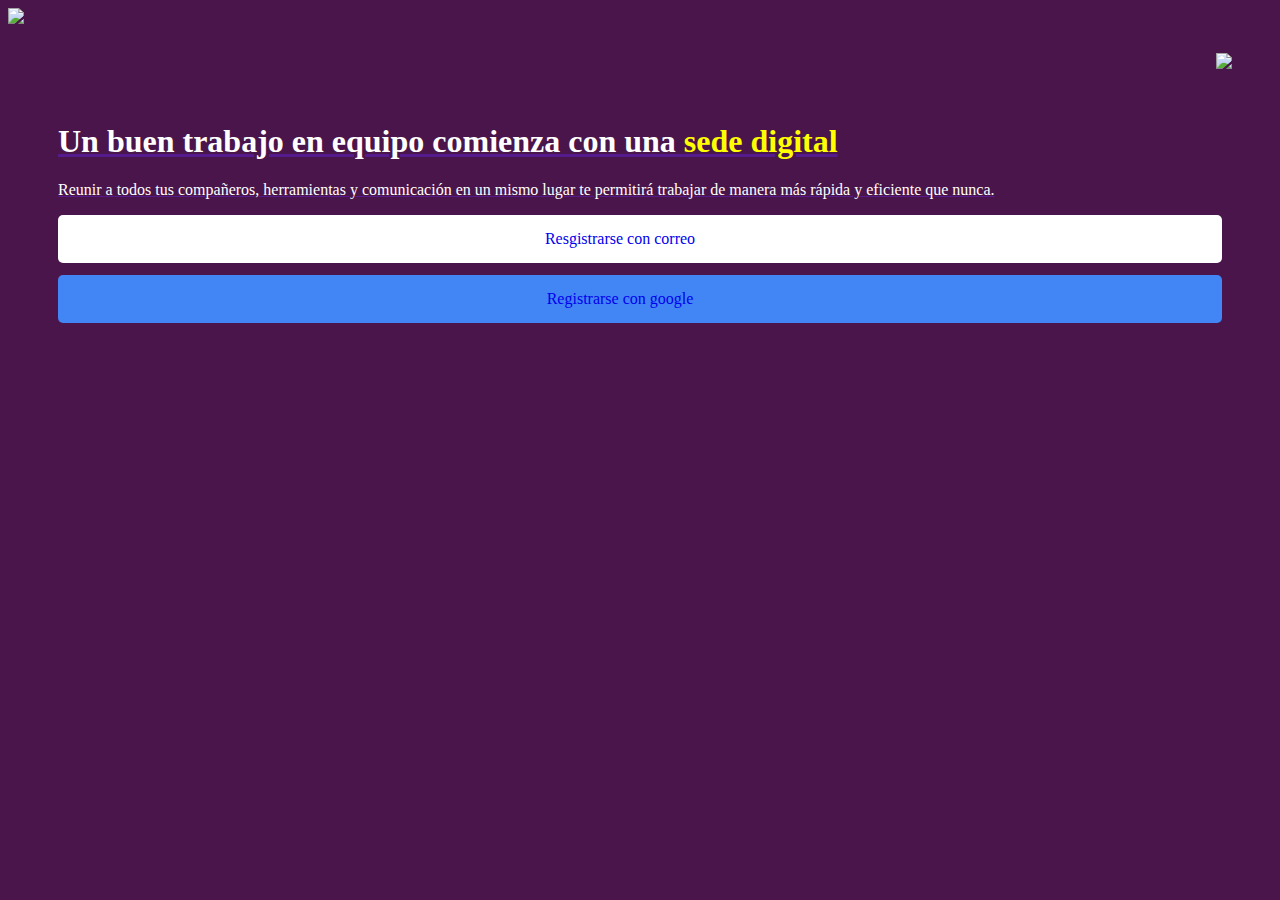
==== challenge/index.html @ 8be53a82 "Challenge" ====
<!DOCTYPE html>
<html lang="en">
<head>
    <meta charset="UTF-8">
    <meta http-equiv="X-UA-Compatible" content="IE=edge">
    <meta name="viewport" content="width=device-width, initial-scale=1.0">
    <title>Document</title>
    <link rel ="stylesheet" href ="style.css">
</head>
<body>
    <header>
        <div class="logo"> 
            <a href=""><img class="slack" src="https://d34u8crftukxnk.cloudfront.net/slackpress/prod/sites/6/2019-01_BrandRefresh_slack-brand-refresh_unfurl-1.png"</a> 
            <a href=""><img class="icon"src="https://assets.stickpng.com/images/588a6507d06f6719692a2d15.png"</a>
        </div>
        </header>
        <main class="front-page">
            <section class="first-part">
                <div class="first-text">
                    <h1>Un buen trabajo en equipo comienza con una <span class="yellow">sede digital</span></h1>
                    <p>Reunir a todos tus compañeros, herramientas y comunicación en un mismo lugar te permitirá trabajar de manera más rápida y eficiente que nunca.</p>
                </div>
                <div class="email">
                    <a href="https://slack.com/intl/es-es/get-started#/createnew" class="button">Resgistrarse con correo</a>
                   
                </div>
                <div class="google">
                    <a href="#" class="second-button">Registrarse con google</a> 
                </div>
                <div class="video">
                
                        <video src="https://a.slack-edge.com/9436a9f/marketing/img/homepage/e2e-prospects/animations/webm/hero-product-ui.es-ES.webm" class="top-video-style" autoplay loop muted></video>

                
                    </video>
                </div>
            </section>
        </main>
      
           
    
</body>
</html>
---- challenge/style.css ----
.logo{ 
    background-color: #4a154b;
    display:flex;
    justify-content: space-between;}

    .first-text, h1{color: white;
        ;}

.yellow{color: yellow;}

    .first-text, p{}

    .button{text-decoration: none;
        border-radius: 5px;
        display: block;
        text-align: center;
        align-items: center;
        font-weight: 700px;
        padding-top: 15px;
        padding-bottom: 15px;
        padding-right: 40px;
        background-color: white;
    }
    .second-button{text-decoration: none;
        border-radius: 5px;
        display: block;
        text-align: center;
        align-items: center;
        font-weight: 700px;
        padding-top: 15px;
        padding-bottom: 15px;
        padding-right: 40px;
        background-color: #4285f4;
        margin-top: 12px;}

.slack{width: 200px;}

.icon{width: 30px;
    margin-top: 45px;
margin-right: 40px;
background-repeat: no-repeat;}

.first-part{margin: 50px;}

.video{display: flex;
    justify-content: left;
    align-items:flex-start;}

.top-video-style{display: flex;
max-width:400px;}

body{background-color:  #4a154b;}
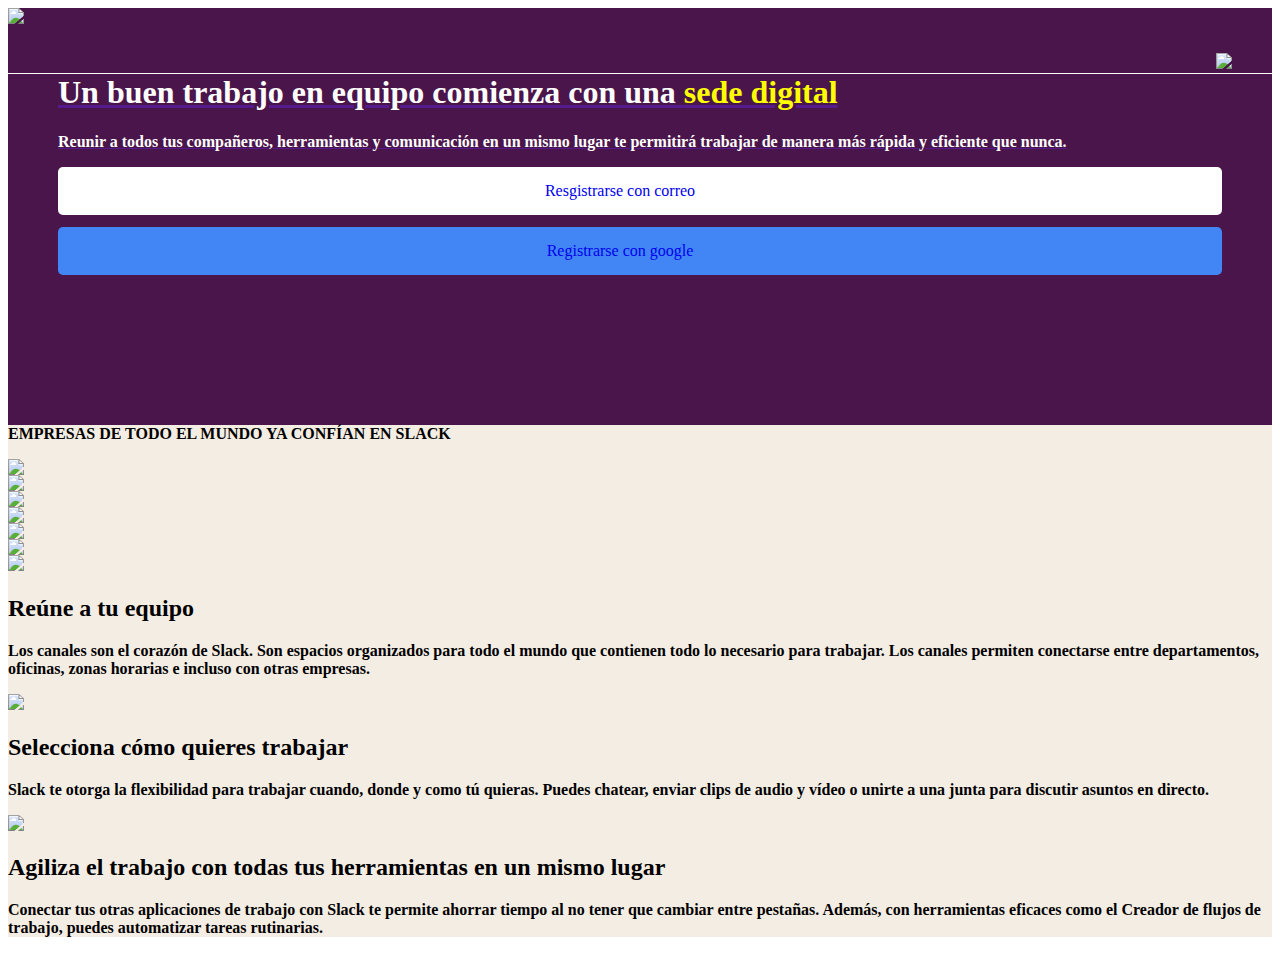
==== commit 2edfc069: "challenge" ====
--- a/challenge/index.html
+++ b/challenge/index.html
@@ -35,6 +35,49 @@
                     </video>
                 </div>
             </section>
+            </main>
+            <main class="second">
+            <section class="companies">
+                <p class="companies-text">EMPRESAS DE TODO EL MUNDO YA CONFÍAN EN SLACK</p>
+                <div class="companies-logos">
+                   <div><img class="logos" src="https://upload.wikimedia.org/wikipedia/commons/thumb/6/69/Airbnb_Logo_B%C3%A9lo.svg/1200px-Airbnb_Logo_B%C3%A9lo.svg.png"</div> 
+
+                   <div><img  class="logos"src="https://upload.wikimedia.org/wikipedia/commons/thumb/e/e5/NASA_logo.svg/287px-NASA_logo.svg.png"</div> 
+
+                   <div><img class="logos"src="https://upload.wikimedia.org/wikipedia/commons/thumb/5/58/Uber_logo_2018.svg/2560px-Uber_logo_2018.svg.png"</div> 
+
+                   <div ><img class="logos" src="https://1000logos.net/wp-content/uploads/2017/06/Target-logo-1.png"</div> 
+
+                   <div><img class="logos" src="https://upload.wikimedia.org/wikipedia/commons/thumb/0/02/The_New_York_Times_Logo.svg/2560px-The_New_York_Times_Logo.svg.png"</div>
+                   
+                                 
+                   <div><img class="logos"src="https://upload.wikimedia.org/wikipedia/commons/thumb/8/89/Etsy_logo.svg/2560px-Etsy_logo.svg.png"</div> 
+                </div>
+            </section>
+            <section class="reunion">
+                <div class="foto-reunion"> <img src="https://a.slack-edge.com/445abcc/marketing/img/homepage/e2e-prospects/animations/static/connectedness-mobile.es-ES.png"
+                </div>
+                <div class="texto-reunion"> 
+                    <h2>Reúne a tu equipo</h2>
+                    <p class="p-reunion">Los canales son el corazón de Slack. Son espacios organizados para todo el mundo que contienen todo lo necesario para trabajar. Los canales permiten conectarse entre departamentos, oficinas, zonas horarias e incluso con otras empresas.</p>
+                </div>
+            </section>
+            <section class="trabajo">
+                <div class="foto-trabajo"> <img class="f-t" src="https://a.slack-edge.com/445abcc/marketing/img/homepage/e2e-prospects/animations/static/flexibility-mobile.es-ES.png"
+
+                </div>
+                <div class="texto-trabajo">
+                    <h2 class="h-trabajo">Selecciona cómo quieres trabajar</h2>
+                    <p class="p-trabajo">Slack te otorga la flexibilidad para trabajar cuando, donde y como tú quieras. Puedes chatear, enviar clips de audio y vídeo o unirte a una junta para discutir asuntos en directo.</p>
+                </div>
+            </section>
+            <section class="herramientas">
+                <div class="foto-herramientas"><img src="https://a.slack-edge.com/445abcc/marketing/img/homepage/e2e-prospects/animations/static/speed-mobile.es-ES.png"</div>
+                <div class="texto-herramientas"> <h2 class="texto-h">Agiliza el trabajo con todas tus herramientas en un mismo lugar</h2>
+                    <p class="texto-p">Conectar tus otras aplicaciones de trabajo con Slack te permite ahorrar tiempo al no tener que cambiar entre pestañas. Además, con herramientas eficaces como el Creador de flujos de trabajo, puedes automatizar tareas rutinarias.</p>
+
+                </div>
+            </section>
         </main>
       
            
--- a/challenge/style.css
+++ b/challenge/style.css
@@ -3,50 +3,78 @@
     display:flex;
     justify-content: space-between;}
 
-    .first-text, h1{color: white;
-        ;}
 
+ .front-page{background-color: #4a154b; }
+.first-text, h1{color: white;}
 .yellow{color: yellow;}
 
-    .first-text, p{}
+  
 
-    .button{text-decoration: none;
-        border-radius: 5px;
-        display: block;
-        text-align: center;
-        align-items: center;
-        font-weight: 700px;
-        padding-top: 15px;
-        padding-bottom: 15px;
-        padding-right: 40px;
-        background-color: white;
+.button{text-decoration: none;
+border-radius: 5px;
+display: block;
+text-align: center;
+align-items: center;
+font-weight: 700px;
+padding-top: 15px;
+padding-bottom: 15px;
+padding-right: 40px;
+background-color: white;
     }
-    .second-button{text-decoration: none;
-        border-radius: 5px;
-        display: block;
-        text-align: center;
-        align-items: center;
-        font-weight: 700px;
-        padding-top: 15px;
-        padding-bottom: 15px;
-        padding-right: 40px;
-        background-color: #4285f4;
-        margin-top: 12px;}
+.second-button{text-decoration: none;
+border-radius: 5px;
+display: block;
+text-align: center;
+align-items: center;
+font-weight: 700px;
+padding-top: 15px;
+padding-bottom: 15px;
+padding-right: 40px;
+background-color: #4285f4;
+margin-top: 12px;}
 
 .slack{width: 200px;}
-
 .icon{width: 30px;
-    margin-top: 45px;
+margin-top: 45px;
 margin-right: 40px;
 background-repeat: no-repeat;}
 
-.first-part{margin: 50px;}
+.first-part{margin: 50px;
+border-top-color: #4a154b;
+margin-top: -20px;
+}
+
 
 .video{display: flex;
-    justify-content: left;
-    align-items:flex-start;}
-
+justify-content: left;
+align-items:flex-start;}
 .top-video-style{display: flex;
 max-width:400px;}
 
-body{background-color:  #4a154b;}+
+
+.companies{
+background-color: #f4ede4;
+margin-top: -50px;}
+.companies-logos{display: flex;
+flex-wrap: wrap;
+align-items: center;}
+.logos{max-width: 100px;
+display: flex;
+text-align: center;}
+
+
+
+.reunion{display: grid;
+grid-template-columns: 100%;
+background-color:#f4ede4}
+
+
+.texto-reunion{display: inline;}
+.texto-reunion, p{font-weight: bold;}
+
+
+.trabajo{background-color:#f4ede4;
+display: flex;}
+.herramientas{background-color:#f4ede4}
+.second{background-color:#f4ede4}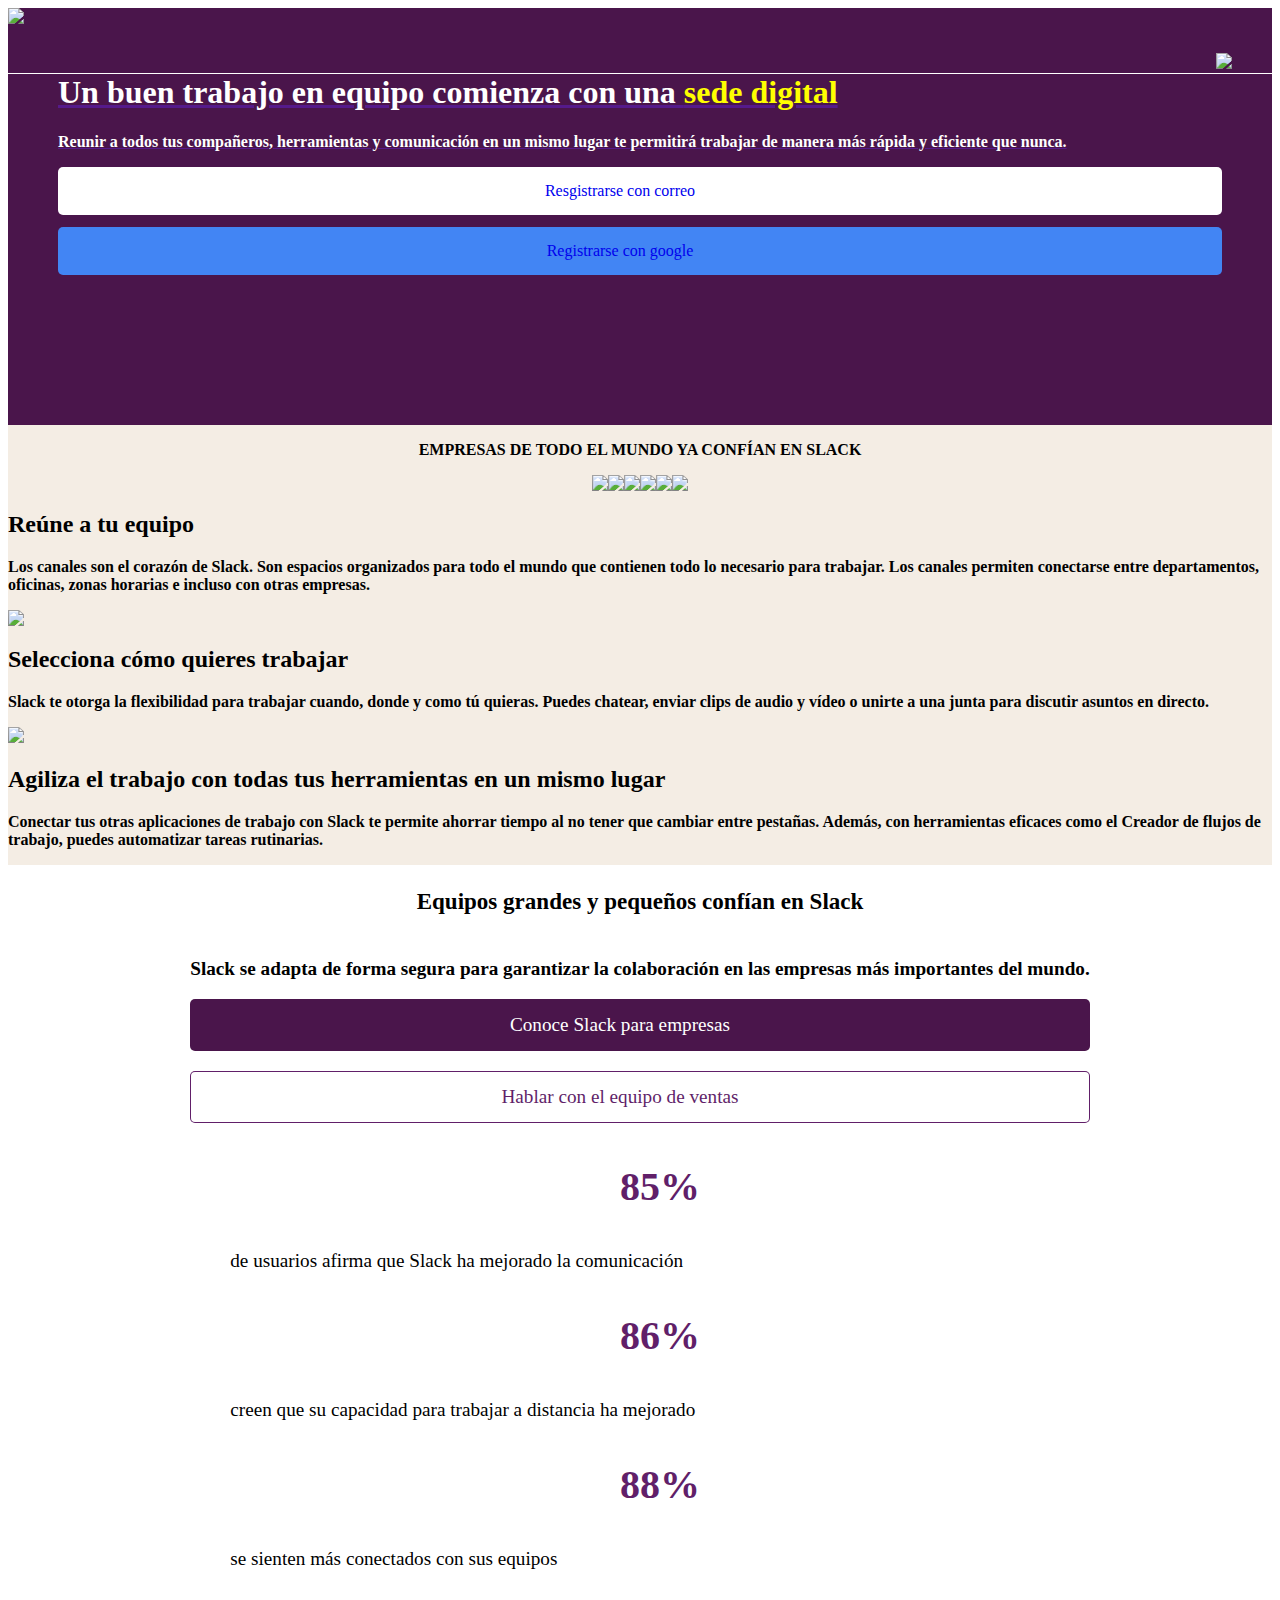
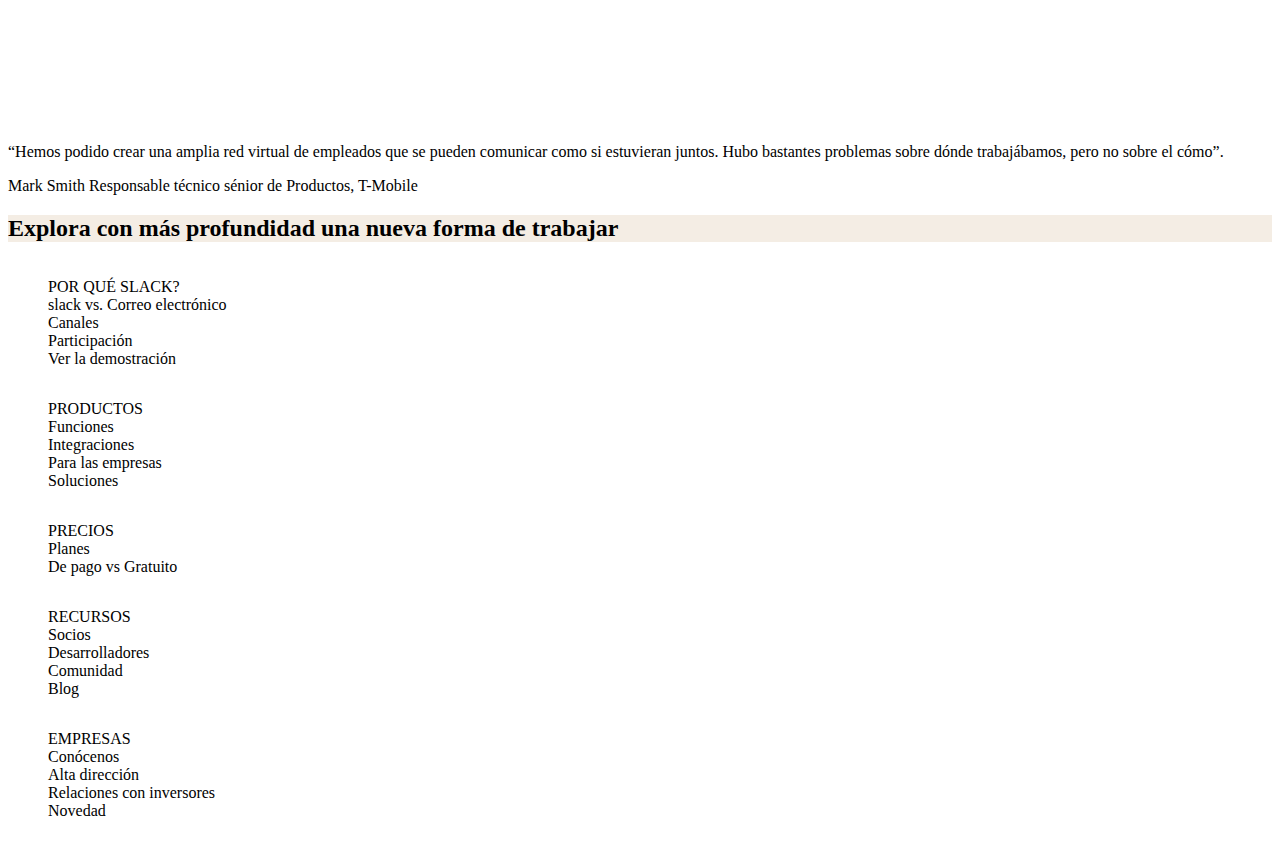
==== commit c0a5a344: "Feat Challenge" ====
--- a/challenge/index.html
+++ b/challenge/index.html
@@ -37,26 +37,38 @@
             </section>
             </main>
             <main class="second">
+
             <section class="companies">
+
+            <div class="contenedor-texto">
                 <p class="companies-text">EMPRESAS DE TODO EL MUNDO YA CONFÍAN EN SLACK</p>
-                <div class="companies-logos">
-                   <div><img class="logos" src="https://upload.wikimedia.org/wikipedia/commons/thumb/6/69/Airbnb_Logo_B%C3%A9lo.svg/1200px-Airbnb_Logo_B%C3%A9lo.svg.png"</div> 
+            </div>
+            <div class="companies-logos">
 
-                   <div><img  class="logos"src="https://upload.wikimedia.org/wikipedia/commons/thumb/e/e5/NASA_logo.svg/287px-NASA_logo.svg.png"</div> 
+                   <div class="c-p" ><img class="logos" src ="https://upload.wikimedia.org/wikipedia/commons/thumb/6/69/Airbnb_Logo_B%C3%A9lo.svg/1200px-Airbnb_Logo_B%C3%A9lo.svg.png"
+                </div> 
 
-                   <div><img class="logos"src="https://upload.wikimedia.org/wikipedia/commons/thumb/5/58/Uber_logo_2018.svg/2560px-Uber_logo_2018.svg.png"</div> 
+                   <div class="c-p"><img  class="logos"src="https://upload.wikimedia.org/wikipedia/commons/thumb/e/e5/NASA_logo.svg/287px-NASA_logo.svg.png"
+                </div> 
 
-                   <div ><img class="logos" src="https://1000logos.net/wp-content/uploads/2017/06/Target-logo-1.png"</div> 
+                   <div class="c-p"><img class="logos"src="https://upload.wikimedia.org/wikipedia/commons/thumb/5/58/Uber_logo_2018.svg/2560px-Uber_logo_2018.svg.png"
+                </div> 
 
-                   <div><img class="logos" src="https://upload.wikimedia.org/wikipedia/commons/thumb/0/02/The_New_York_Times_Logo.svg/2560px-The_New_York_Times_Logo.svg.png"</div>
+                   <div class="c-p" ><img class="logos" src="https://1000logos.net/wp-content/uploads/2017/06/Target-logo-1.png"
+                </div> 
+
+                   <div class="c-p"><img class="logos" src="https://upload.wikimedia.org/wikipedia/commons/thumb/0/02/The_New_York_Times_Logo.svg/2560px-The_New_York_Times_Logo.svg.png"
+                </div>
                    
                                  
-                   <div><img class="logos"src="https://upload.wikimedia.org/wikipedia/commons/thumb/8/89/Etsy_logo.svg/2560px-Etsy_logo.svg.png"</div> 
-                </div>
+                   <div class="c-p"><img class="logos"src="https://upload.wikimedia.org/wikipedia/commons/thumb/8/89/Etsy_logo.svg/2560px-Etsy_logo.svg.png"
+                </div> 
+            </div>
             </section>
+
             <section class="reunion">
-                <div class="foto-reunion"> <img src="https://a.slack-edge.com/445abcc/marketing/img/homepage/e2e-prospects/animations/static/connectedness-mobile.es-ES.png"
-                </div>
+                <div class="foto-reunion"> 
+
                 <div class="texto-reunion"> 
                     <h2>Reúne a tu equipo</h2>
                     <p class="p-reunion">Los canales son el corazón de Slack. Son espacios organizados para todo el mundo que contienen todo lo necesario para trabajar. Los canales permiten conectarse entre departamentos, oficinas, zonas horarias e incluso con otras empresas.</p>
@@ -79,7 +91,88 @@
                 </div>
             </section>
         </main>
-      
+        <main class="equipos-grandes">
+            <section class="third-page">
+                <div class="porcentaje-text">
+                    <h3 class="equipos-grandes">Equipos grandes y pequeños confían en Slack </h3>
+                    <p class="equipos-grandes-p">Slack se adapta de forma segura para garantizar la colaboración en las empresas más importantes del mundo.</p>
+                    <div class="boton-equipos">
+                        <a href="https://slack.com/intl/es-es/enterprise" class="button-equipos-purple">Conoce Slack para empresas</a> </div>
+                   
+
+                    <div class="boton-equipos"> <a href="https://slack.com/intl/es-es/contact-sales?geocode=es-es&from_home=1" class="button-equipos-white">Hablar con el equipo de ventas</a> </div>
+
+                </div>
+                <div class="porcentajes-numbers">
+                    <ul class="number-list-porcentaje">
+                        <li class="number-list"><p class="number-purple"><span class="number">85%</span></p> <span class="text-list">de usuarios afirma que Slack ha mejorado la comunicación</span></p></li>
+
+                        <li class="number-list"><p class="number-purple"><span class="number">86%</span></p> <span class="text-list">creen que su capacidad para trabajar a distancia ha mejorado</span></p></li>
+
+                        <li class="number-list"><p class="number-purple"><span class="number">88%</span></p> <span class="text-list">se sienten más conectados con sus equipos</span></p></li>
+                    </ul>
+                </div>
+            </section>
+        </main>
+
+            <section class="video-page">
+               <div class="youtube-v-p">
+                <a href="https://www.youtube.com/embed/IDrUzXubiiQ"></a>
+               <video src="https://www.youtube.com/embed/IDrUzXubiiQ" class="y-v-p" autoplay loop playsinline></video>
+            </div>
+                <div class="text-video-page"
+                <p class="text-v-p">“Hemos podido crear una amplia red virtual de empleados que se pueden comunicar como si estuvieran juntos. Hubo bastantes problemas sobre dónde trabajábamos, pero no sobre el cómo”.</p>
+                <span class="name-v-p">Mark Smith</span>
+                <span>Responsable técnico sénior de Productos, T-Mobile</span>
+                </div>
+            </section>
+        
+      <section class="opcion-funciones">
+        <div class="text-opciones">
+            <h2>Explora con más profundidad una nueva forma de trabajar</h2>
+        </div>
+
+      </section>
+
+      <footer>
+        <section class="first-footer">
+            <div class="list-footer">
+                <ul class="l-f"> <span>POR QUÉ SLACK?</span> 
+                    <li>slack vs. Correo electrónico</li>
+                    <li>Canales</li>
+                    <li>Participación</li>
+                    <li>Ver la demostración</li>
+                </ul>
+
+                <ul class="l-f"> <span>PRODUCTOS</span> 
+                    <li>Funciones</li>
+                    <li>Integraciones</li>
+                    <li>Para las empresas</li>
+                    <li>Soluciones</li>
+                </ul>
+
+                <ul class="l-f"> <span>PRECIOS</span> 
+                    <li>Planes</li>
+                    <li>De pago vs Gratuito</li>  
+                </ul>
+
+                <ul class="l-f"> <span>RECURSOS</span> 
+                    <li>Socios</li>
+                    <li>Desarrolladores</li>
+                    <li>Comunidad</li>
+                    <li>Blog</li>
+                </ul>
+                <ul class="l-f"> <span>EMPRESAS</span> 
+                    <li>Conócenos</li>
+                    <li>Alta dirección</li>
+                    <li>Relaciones con inversores</li>
+                    <li>Novedad</li>
+                </ul>
+
+
+            </div>
+        </section>
+      </footer>
            
     
 </body>
--- a/challenge/style.css
+++ b/challenge/style.css
@@ -10,71 +10,177 @@
 
   
 
-.button{text-decoration: none;
-border-radius: 5px;
-display: block;
-text-align: center;
-align-items: center;
-font-weight: 700px;
-padding-top: 15px;
-padding-bottom: 15px;
-padding-right: 40px;
-background-color: white;
+.button{
+    text-decoration: none;
+    border-radius: 5px;
+    display: block;
+    text-align: center;
+    align-items: center;
+    font-weight: 700px;
+    padding-top: 15px;
+    padding-bottom: 15px;
+    padding-right: 40px;
+    background-color: white;
     }
-.second-button{text-decoration: none;
-border-radius: 5px;
-display: block;
-text-align: center;
-align-items: center;
-font-weight: 700px;
-padding-top: 15px;
-padding-bottom: 15px;
-padding-right: 40px;
-background-color: #4285f4;
-margin-top: 12px;}
+.second-button{
+    text-decoration: none;
+    border-radius: 5px;
+    display: block;
+    text-align: center;
+    align-items: center;
+    font-weight: 700px;
+    padding-top: 15px;
+    padding-bottom: 15px;
+    padding-right: 40px;
+    background-color: #4285f4;
+    margin-top: 12px;}
 
 .slack{width: 200px;}
-.icon{width: 30px;
-margin-top: 45px;
-margin-right: 40px;
-background-repeat: no-repeat;}
+.icon{
+    width: 30px;
+    margin-top: 45px;
+    margin-right: 40px;
+    background-repeat: no-repeat;}
 
-.first-part{margin: 50px;
-border-top-color: #4a154b;
-margin-top: -20px;
+.first-part{
+    margin: 50px;
+    border-top-color: #4a154b;
+    margin-top: -20px;
 }
 
 
-.video{display: flex;
-justify-content: left;
-align-items:flex-start;}
-.top-video-style{display: flex;
-max-width:400px;}
+.video{
+    display: flex;
+    justify-content: left;
+    align-items:flex-start;}
+.top-video-style{
+    display: flex;
+    max-width:400px;}
 
 
 
 .companies{
-background-color: #f4ede4;
-margin-top: -50px;}
-.companies-logos{display: flex;
-flex-wrap: wrap;
-align-items: center;}
-.logos{max-width: 100px;
-display: flex;
-text-align: center;}
+    background-color: #f4ede4;
+    margin-top: -50px;
+    }
+.logos{
+    max-width: 90px;
+    display: flex;}
+.c-p{display: flex;
+    flex-wrap: wrap;
+    align-items: center;
+    justify-content: center;}
+.contenedor-texto{
+    display: flex;
+    justify-content: center;
+}
 
 
 
-.reunion{display: grid;
-grid-template-columns: 100%;
-background-color:#f4ede4}
+.reunion{
+    display: grid;
+    grid-template-columns: 100%;
+    background-color:#f4ede4}
 
 
 .texto-reunion{display: inline;}
 .texto-reunion, p{font-weight: bold;}
 
 
-.trabajo{background-color:#f4ede4;
-display: flex;}
-.herramientas{background-color:#f4ede4}
-.second{background-color:#f4ede4}+.trabajo{
+    background-color:#f4ede4;
+    display: flex;}
+.herramientas{
+    background-color:#f4ede4}
+
+
+.second{
+    background-color:#f4ede4;
+    display: flex;
+    flex-direction: column;}
+
+.foto-trabajo{
+    display: flex;
+    flex-direction: column;}
+
+.f-t{
+    display:flex ;
+    width: 400px;}
+
+
+
+.porcentaje-text{
+    display: flex;
+    flex-direction: column;}
+.equipos-grandes{
+    justify-content: center;
+    display: flex;
+    font-size: larger;}
+
+.equipos-grandes-p{
+    display: flex;
+    justify-content: center;
+}
+
+
+
+
+.button-equipos-purple{
+    text-decoration: none;
+    border-radius: 5px;
+    display: block;
+    text-align: center;
+    align-items: center;
+    font-weight: 700px;
+    padding-top: 15px;
+    padding-bottom: 15px;
+    padding-right: 40px;
+    background-color:#4a154b;
+    color:white }
+
+    .button-equipos-white{  margin-top: 20px;     
+        text-decoration: none;
+        border-radius: 5px;
+        display: block;
+        text-align: center;
+        align-items: center;
+        font-weight: 700px;
+        padding-top: 15px;
+        padding-bottom: 15px;
+        padding-right: 40px;
+        background-color:white;
+        color:#611f69;
+        fill:#611f69;
+        box-shadow: inset 0 0 0 1px #611f69}
+
+
+
+
+.porcentajes-numbers{
+    flex-direction: column;
+    justify-content:center;
+    align-items: center;;}
+.number-list-porcentaje{
+    list-style: none;} 
+
+.number-purple{
+    font-size: 40px;
+    color:#611f69;
+    font-weight: bold;}    
+.number{
+    display: flex;
+    justify-content: center;
+    font-weight: 400px
+}
+.text-list{text-align: center;}
+
+
+.opcion-funciones{background-color:#f4ede4 ;}
+
+
+
+.list-footer{display: flex;
+    flex-direction: column;
+flex-wrap: wrap;
+justify-content: space-between;}
+.l-f{list-style: none;}